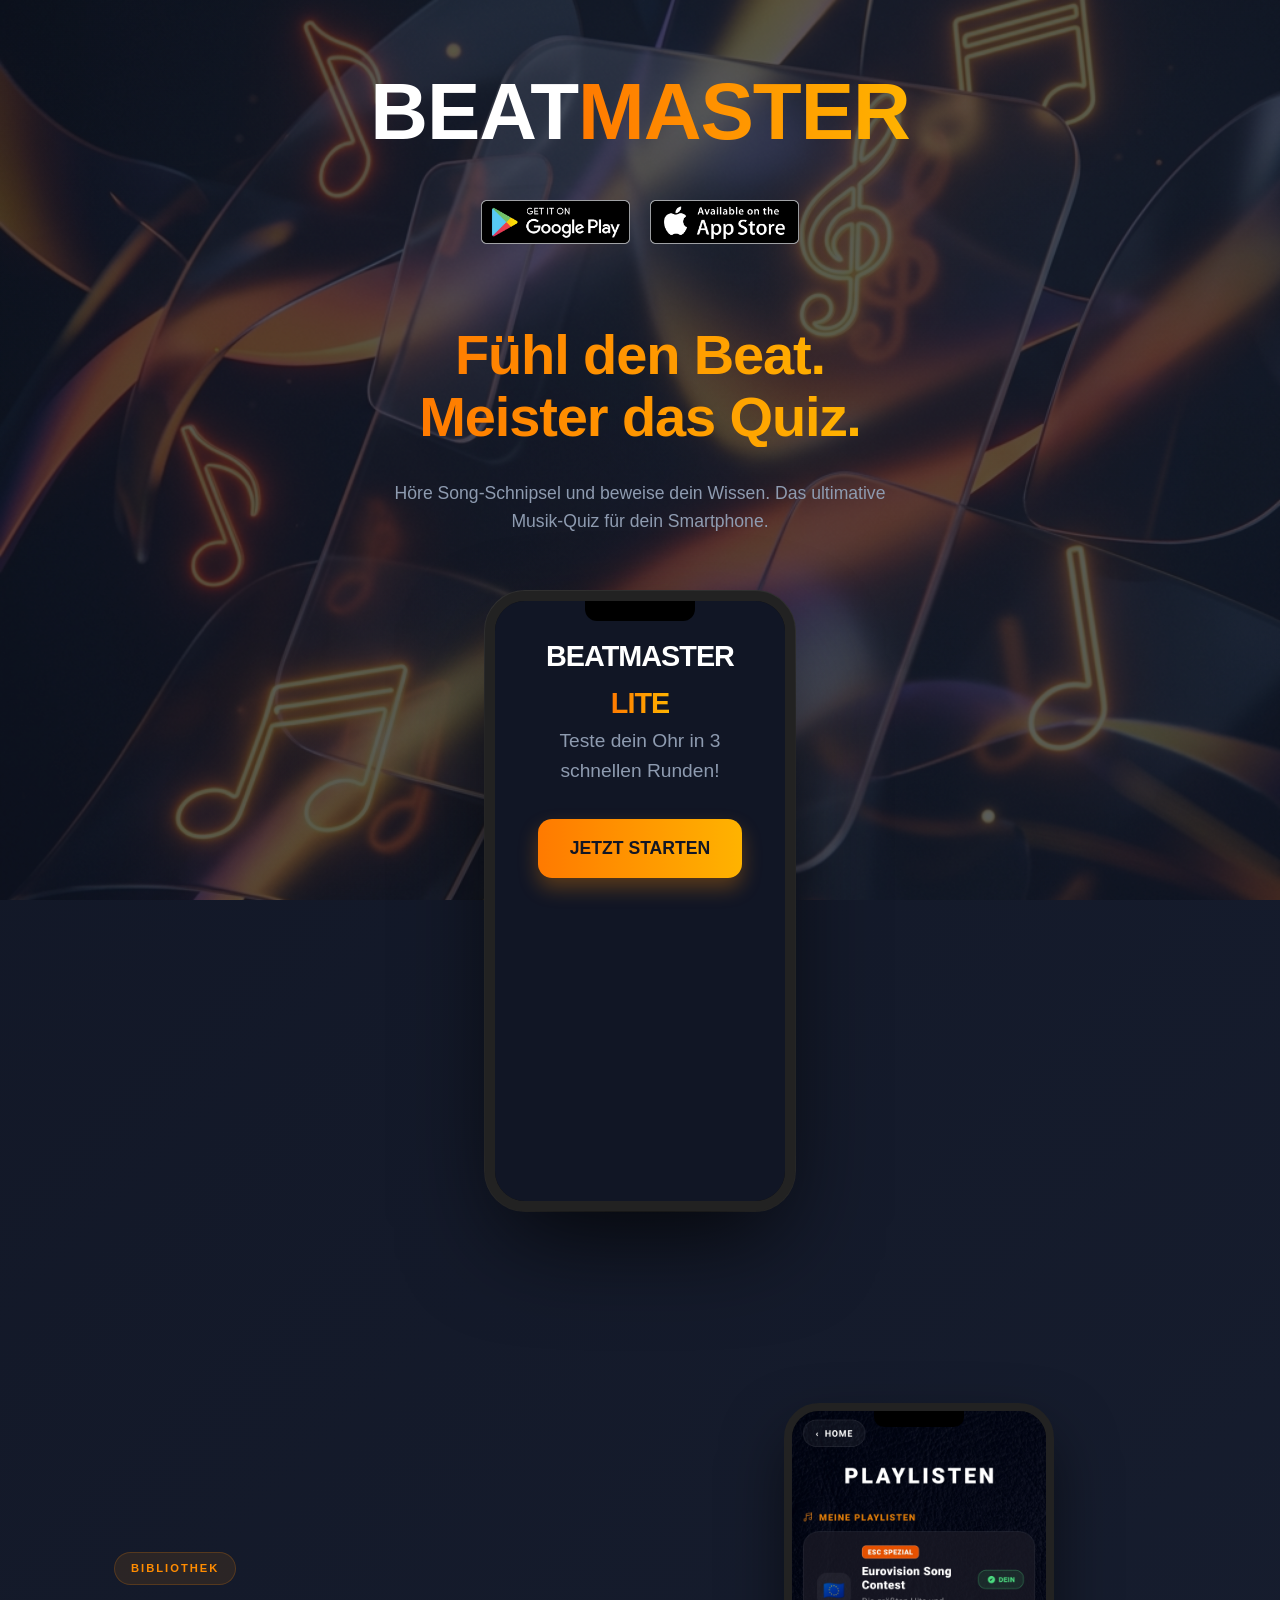
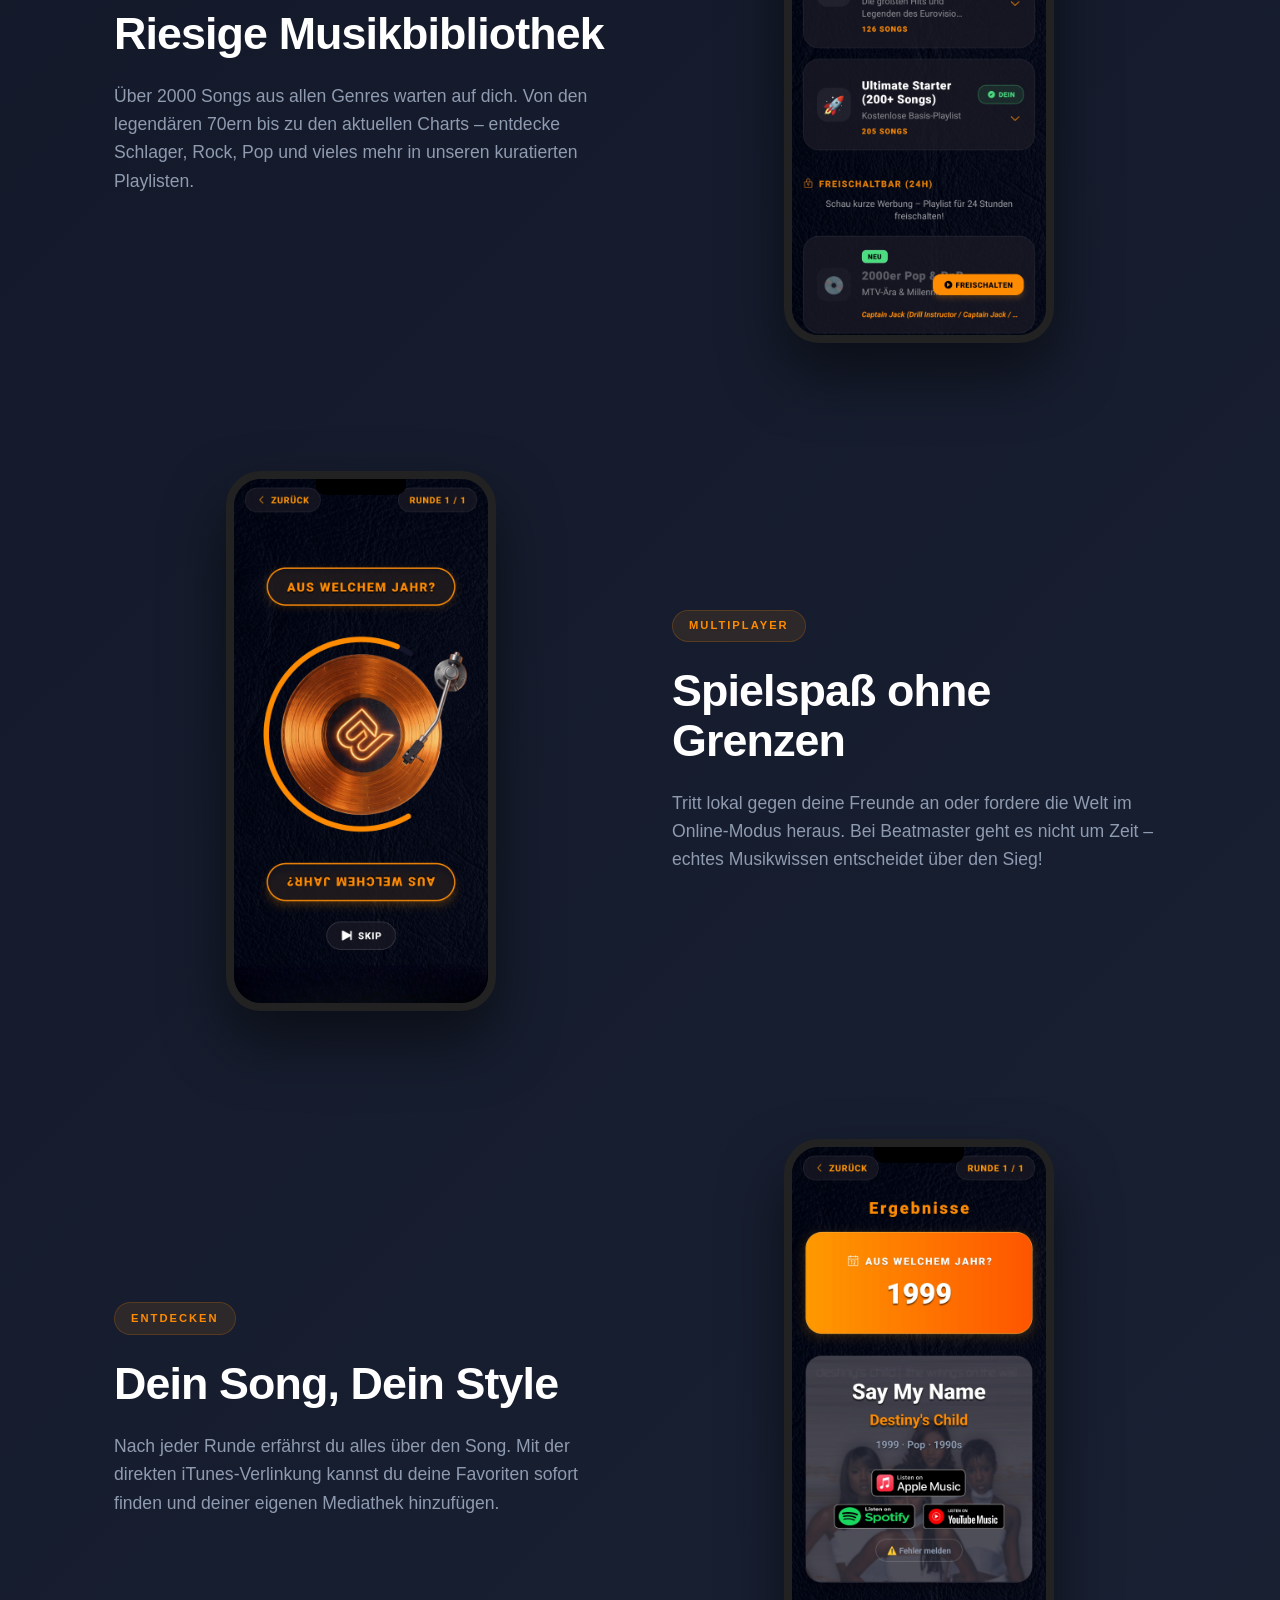
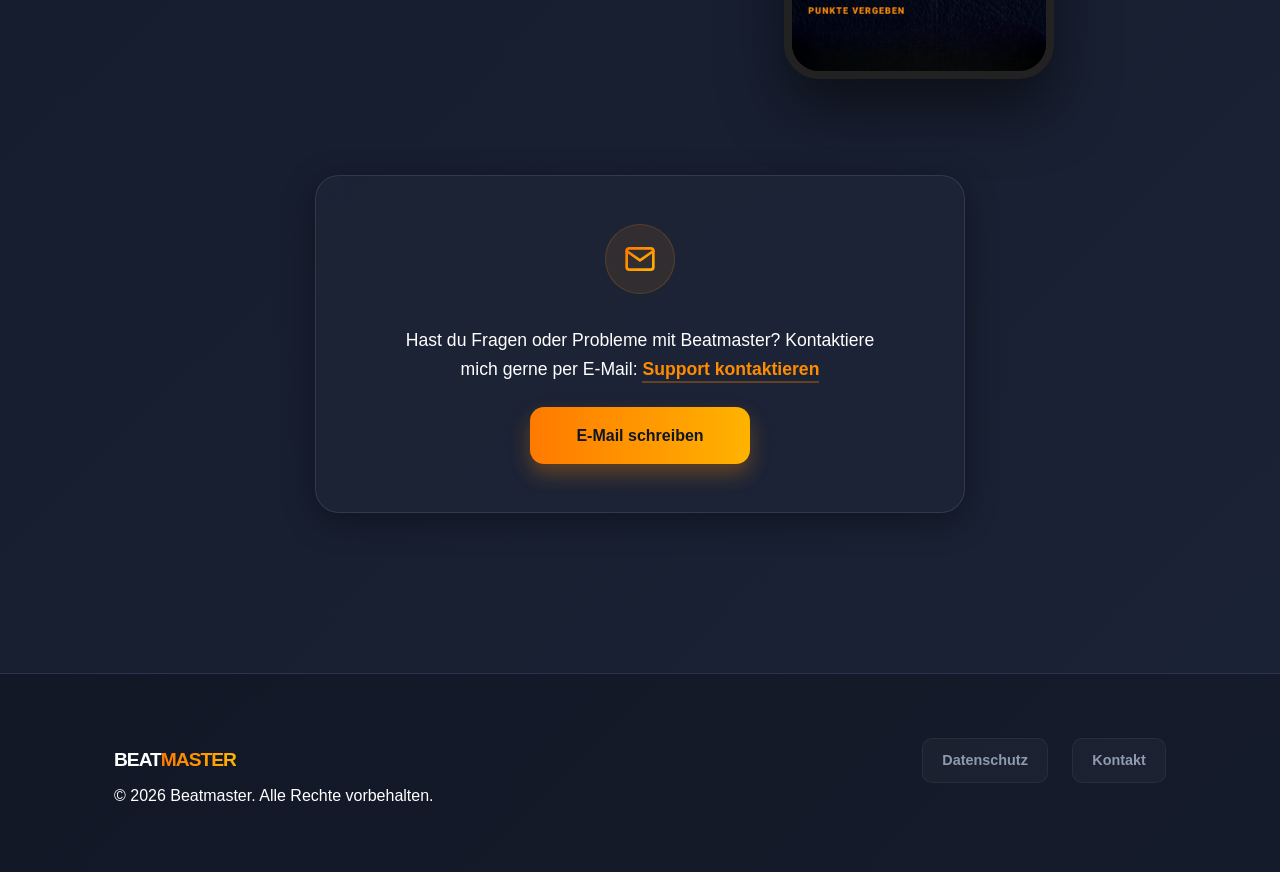
==== download/index.html @ 2aba6f10 "feat: add region-agnostic app download redirect page with Tinybird tracking" ====
<!DOCTYPE html>
<html lang="en">
<head>
  <meta charset="UTF-8">
  <meta name="viewport" content="width=device-width, initial-scale=1.0">
  <title>Beatmaster - Redirecting...</title>
  
  <!-- Modern Premium Typography -->
  <link rel="preconnect" href="https://fonts.googleapis.com">
  <link rel="preconnect" href="https://fonts.gstatic.com" crossorigin>
  <link href="https://fonts.googleapis.com/css2?family=Outfit:wght@300;400;600&display=swap" rel="stylesheet">

  <style>
    :root {
      --bg-color: #0b0b0f;
      --accent-primary: #8a2be2;
      --accent-secondary: #00f2fe;
      --text-color: #ffffff;
      --text-secondary: #8f8f9e;
    }

    * {
      box-sizing: border-box;
      margin: 0;
      padding: 0;
    }

    body {
      background-color: var(--bg-color);
      color: var(--text-color);
      font-family: 'Outfit', -apple-system, BlinkMacSystemFont, "Segoe UI", Roboto, Helvetica, Arial, sans-serif;
      display: flex;
      flex-direction: column;
      align-items: center;
      justify-content: center;
      min-height: 100vh;
      overflow: hidden;
      text-align: center;
      padding: 20px;
    }

    /* Elegant glassmorphic card container */
    .container {
      position: relative;
      z-index: 2;
      max-width: 400px;
      padding: 40px 30px;
      border-radius: 24px;
      background: rgba(255, 255, 255, 0.02);
      border: 1px solid rgba(255, 255, 255, 0.05);
      backdrop-filter: blur(10px);
      box-shadow: 0 20px 50px rgba(0, 0, 0, 0.5);
      animation: fadeIn 0.8s ease-out;
    }

    /* Background glow accents */
    .bg-glow {
      position: absolute;
      width: 300px;
      height: 300px;
      border-radius: 50%;
      background: radial-gradient(circle, rgba(138, 43, 226, 0.15) 0%, rgba(0, 242, 254, 0.05) 50%, transparent 100%);
      filter: blur(50px);
      z-index: 1;
      pointer-events: none;
      animation: floatGlow 10s ease-in-out infinite alternate;
    }

    h1 {
      font-size: 24px;
      font-weight: 600;
      margin-bottom: 8px;
      letter-spacing: -0.5px;
      background: linear-gradient(135deg, #ffffff 30%, var(--text-secondary) 100%);
      -webkit-background-clip: text;
      -webkit-text-fill-color: transparent;
    }

    p {
      color: var(--text-secondary);
      font-size: 15px;
      font-weight: 300;
      margin-bottom: 30px;
      line-height: 1.5;
    }

    /* Premium Neon Spinner */
    .spinner-container {
      position: relative;
      width: 70px;
      height: 70px;
      margin: 0 auto;
    }

    .spinner {
      width: 100%;
      height: 100%;
      border: 3px solid rgba(255, 255, 255, 0.03);
      border-radius: 50%;
      border-top-color: var(--accent-primary);
      border-right-color: var(--accent-secondary);
      animation: spin 1s cubic-bezier(0.68, -0.55, 0.27, 1.55) infinite;
    }

    .spinner-glow {
      position: absolute;
      top: 0;
      left: 0;
      width: 100%;
      height: 100%;
      border-radius: 50%;
      box-shadow: 0 0 15px rgba(138, 43, 226, 0.4);
      animation: pulse 2s ease-in-out infinite;
      pointer-events: none;
    }

    /* User Action Link in case redirection fails/is slow */
    .manual-link {
      display: inline-block;
      margin-top: 30px;
      font-size: 13px;
      color: var(--text-secondary);
      text-decoration: none;
      border-bottom: 1px dashed rgba(255, 255, 255, 0.2);
      transition: all 0.3s ease;
      opacity: 0.7;
    }

    .manual-link:hover {
      color: var(--accent-secondary);
      border-bottom-color: var(--accent-secondary);
      opacity: 1;
    }

    /* Animations */
    @keyframes spin {
      to { transform: rotate(360deg); }
    }

    @keyframes pulse {
      0%, 100% { transform: scale(1); opacity: 0.2; }
      50% { transform: scale(1.05); opacity: 0.6; }
    }

    @keyframes fadeIn {
      from { opacity: 0; transform: translateY(15px); }
      to { opacity: 1; transform: translateY(0); }
    }

    @keyframes floatGlow {
      0% { transform: translate(-20px, -20px) scale(1); }
      100% { transform: translate(20px, 20px) scale(1.2); }
    }
  </style>
</head>
<body>
  
  <div class="bg-glow"></div>
  
  <div class="container">
    <h1>Opening Beatmaster</h1>
    <p>Finding the right store for your device...</p>
    
    <div class="spinner-container">
      <div class="spinner"></div>
      <div class="spinner-glow"></div>
    </div>

    <a id="fallback-link" href="#" class="manual-link">Click here if you are not redirected automatically</a>
  </div>

  <script>
    (function() {
      // Configuration Links
      const IOS_URL = "https://apps.apple.com/app/beatmaster-music-quiz-game/id6769146005";
      const ANDROID_URL = "https://play.google.com/store/apps/details?id=com.pointe.beatmaster";
      const FALLBACK_URL = "https://andreaspointecker-source.github.io/";

      // Tinybird Configuration
      const TINYBIRD_URL = "https://api.eu-central-1.aws.tinybird.co/v0/events?name=qr_scans";
      const TINYBIRD_TOKEN = "p.eyJ1IjogImM5NGJkZWQ0LTdhNTktNDU2Yy1hODk2LTRlZmMxMTFlZmM1MyIsICJpZCI6ICJkYjRjMTdiNS05OTUzLTQyZmEtYTZjNy0yODE4YzBmNjFjODciLCAiaG9zdCI6ICJhd3MtZXUtY2VudHJhbC0xIn0.x-0KLZAJvxBU3ZwZW-hPsqn_dSh2XBF2HzguFGh5XM4";

      // Detect OS Type
      let osType = "desktop";
      const userAgent = navigator.userAgent || navigator.vendor || window.opera;

      if (/android/i.test(userAgent)) {
        osType = "android";
      } else if (/iPad|iPhone|iPod/.test(userAgent) || (navigator.platform === 'MacIntel' && navigator.maxTouchPoints > 1)) {
        osType = "ios";
      }

      // Determine Redirect Target
      let redirectUrl = FALLBACK_URL;
      if (osType === "ios") {
        redirectUrl = IOS_URL;
      } else if (osType === "android") {
        redirectUrl = ANDROID_URL;
      }

      // Update manual fallback link visual target
      const manualLink = document.getElementById("fallback-link");
      manualLink.href = redirectUrl;

      const payload = {
        timestamp: new Date().toISOString().replace('T', ' ').substring(0, 19),
        platform: osType
      };

      // Control Redirect Execution
      let redirected = false;
      const triggerRedirect = () => {
        if (!redirected) {
          redirected = true;
          window.location.href = redirectUrl;
        }
      };

      // Safely perform event post and redirect
      if (TINYBIRD_TOKEN && TINYBIRD_TOKEN !== "DEIN_TINYBIRD_TOKEN") {
        fetch(TINYBIRD_URL, {
          method: "POST",
          mode: "cors",
          keepalive: true,
          headers: {
            "Authorization": `Bearer ${TINYBIRD_TOKEN}`,
            "Content-Type": "application/json"
          },
          body: JSON.stringify(payload)
        })
        .then(() => {
          // Immediately redirect on success
          triggerRedirect();
        })
        .catch((err) => {
          console.error("Tracking error:", err);
          // Still redirect on failure
          triggerRedirect();
        });
      } else {
        console.warn("Tinybird Token not set. Redirecting directly.");
      }

      // Guarantee redirect happens after 250ms fallback window
      setTimeout(triggerRedirect, 250);

    })();
  </script>
</body>
</html>
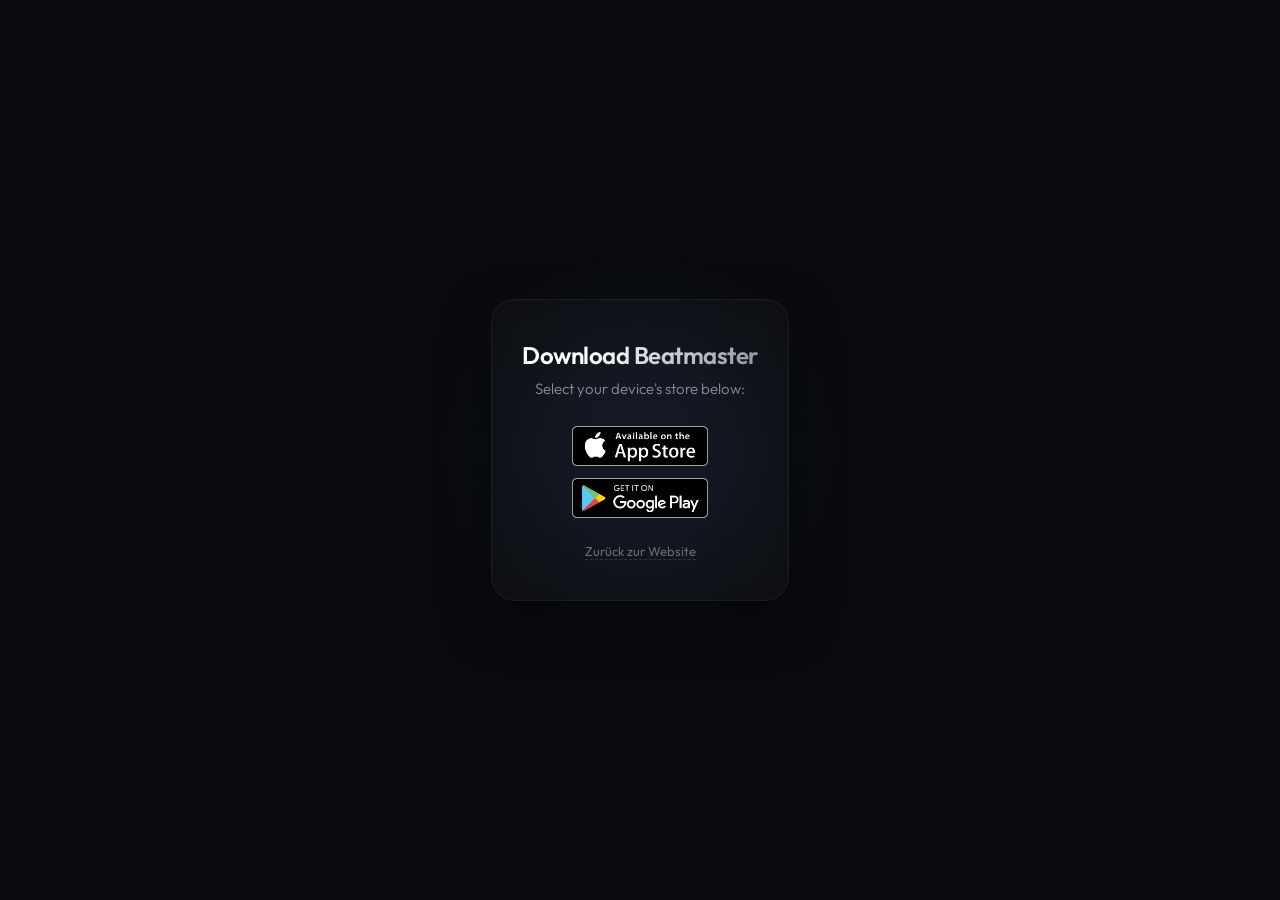
==== commit 40f7cd67: "fix: ensure synchronous redirection to prevent browser blocking and add manual store badges" ====
--- a/download/index.html
+++ b/download/index.html
@@ -1,5 +1,5 @@
 <!DOCTYPE html>
-<html lang="en">
+<html lang="de">
 <head>
   <meta charset="UTF-8">
   <meta name="viewport" content="width=device-width, initial-scale=1.0">
@@ -80,7 +80,7 @@
       color: var(--text-secondary);
       font-size: 15px;
       font-weight: 300;
-      margin-bottom: 30px;
+      margin-bottom: 25px;
       line-height: 1.5;
     }
 
@@ -89,7 +89,7 @@
       position: relative;
       width: 70px;
       height: 70px;
-      margin: 0 auto;
+      margin: 0 auto 25px auto;
     }
 
     .spinner {
@@ -114,10 +114,34 @@
       pointer-events: none;
     }
 
+    /* Store Badge Buttons */
+    .store-buttons {
+      display: flex;
+      flex-direction: column;
+      gap: 12px;
+      margin-top: 10px;
+      align-items: center;
+    }
+
+    .store-badge-link {
+      display: inline-block;
+      transition: transform 0.2s ease, filter 0.2s ease;
+    }
+
+    .store-badge-link:hover {
+      transform: scale(1.04);
+      filter: brightness(1.15);
+    }
+
+    .store-badge-img {
+      height: 40px;
+      display: block;
+    }
+
     /* User Action Link in case redirection fails/is slow */
     .manual-link {
       display: inline-block;
-      margin-top: 30px;
+      margin-top: 25px;
       font-size: 13px;
       color: var(--text-secondary);
       text-decoration: none;
@@ -158,15 +182,24 @@
   <div class="bg-glow"></div>
   
   <div class="container">
-    <h1>Opening Beatmaster</h1>
-    <p>Finding the right store for your device...</p>
+    <h1 id="status-title">Opening Beatmaster</h1>
+    <p id="status-text">Finding the right store for your device...</p>
     
-    <div class="spinner-container">
+    <div class="spinner-container" id="loading-spinner">
       <div class="spinner"></div>
       <div class="spinner-glow"></div>
     </div>
 
-    <a id="fallback-link" href="#" class="manual-link">Click here if you are not redirected automatically</a>
+    <div class="store-buttons">
+      <a href="https://apps.apple.com/app/beatmaster-music-quiz-game/id6769146005" class="store-badge-link">
+        <img src="../assets/images/App-Store-Badge.png" alt="Download on the App Store" class="store-badge-img">
+      </a>
+      <a href="https://play.google.com/store/apps/details?id=com.pointe.beatmaster" class="store-badge-link">
+        <img src="../assets/images/Google-Play-Badge.png" alt="Get it on Google Play" class="store-badge-img">
+      </a>
+    </div>
+
+    <a id="fallback-link" href="https://andreaspointecker-source.github.io/" class="manual-link">Zurück zur Website</a>
   </div>
 
   <script>
@@ -176,17 +209,13 @@
       const ANDROID_URL = "https://play.google.com/store/apps/details?id=com.pointe.beatmaster";
       const FALLBACK_URL = "https://andreaspointecker-source.github.io/";
 
-      // Tinybird Configuration
-      const TINYBIRD_URL = "https://api.eu-central-1.aws.tinybird.co/v0/events?name=qr_scans";
-      const TINYBIRD_TOKEN = "p.eyJ1IjogImM5NGJkZWQ0LTdhNTktNDU2Yy1hODk2LTRlZmMxMTFlZmM1MyIsICJpZCI6ICJkYjRjMTdiNS05OTUzLTQyZmEtYTZjNy0yODE4YzBmNjFjODciLCAiaG9zdCI6ICJhd3MtZXUtY2VudHJhbC0xIn0.x-0KLZAJvxBU3ZwZW-hPsqn_dSh2XBF2HzguFGh5XM4";
-
       // Detect OS Type
       let osType = "desktop";
-      const userAgent = navigator.userAgent || navigator.vendor || window.opera;
+      const userAgent = navigator.userAgent || navigator.vendor || window.opera || "";
 
       if (/android/i.test(userAgent)) {
         osType = "android";
-      } else if (/iPad|iPhone|iPod/.test(userAgent) || (navigator.platform === 'MacIntel' && navigator.maxTouchPoints > 1)) {
+      } else if (/iPad|iPhone|iPod/i.test(userAgent) || (navigator.platform === 'MacIntel' && navigator.maxTouchPoints > 1)) {
         osType = "ios";
       }
 
@@ -200,24 +229,39 @@
 
       // Update manual fallback link visual target
       const manualLink = document.getElementById("fallback-link");
-      manualLink.href = redirectUrl;
-
-      const payload = {
-        timestamp: new Date().toISOString().replace('T', ' ').substring(0, 19),
-        platform: osType
-      };
-
-      // Control Redirect Execution
-      let redirected = false;
-      const triggerRedirect = () => {
-        if (!redirected) {
-          redirected = true;
-          window.location.href = redirectUrl;
+      if (osType !== "desktop") {
+        manualLink.href = redirectUrl;
+        manualLink.textContent = "Click here if you are not redirected automatically";
+      }
+
+      // Update UI texts depending on OS
+      const statusTitle = document.getElementById("status-title");
+      const statusText = document.getElementById("status-text");
+      const loadingSpinner = document.getElementById("loading-spinner");
+
+      if (osType === "ios") {
+        statusText.textContent = "Redirecting you to the App Store...";
+      } else if (osType === "android") {
+        statusText.textContent = "Redirecting you to Google Play...";
+      } else {
+        statusTitle.textContent = "Download Beatmaster";
+        statusText.textContent = "Select your device's store below:";
+        if (loadingSpinner) {
+          loadingSpinner.style.display = "none";
         }
-      };
-
-      // Safely perform event post and redirect
+      }
+
+      // Tinybird Configuration
+      const TINYBIRD_URL = "https://api.eu-central-1.aws.tinybird.co/v0/events?name=qr_scans";
+      const TINYBIRD_TOKEN = "p.eyJ1IjogImM5NGJkZWQ0LTdhNTktNDU2Yy1hODk2LTRlZmMxMTFlZmM1MyIsICJpZCI6ICJkYjRjMTdiNS05OTUzLTQyZmEtYTZjNy0yODE4YzBmNjFjODciLCAiaG9zdCI6ICJhd3MtZXUtY2VudHJhbC0xIn0.x-0KLZAJvxBU3ZwZW-hPsqn_dSh2XBF2HzguFGh5XM4";
+
+      // Track scan in background (non-blocking)
       if (TINYBIRD_TOKEN && TINYBIRD_TOKEN !== "DEIN_TINYBIRD_TOKEN") {
+        const payload = {
+          timestamp: new Date().toISOString().replace('T', ' ').substring(0, 19),
+          platform: osType
+        };
+
         fetch(TINYBIRD_URL, {
           method: "POST",
           mode: "cors",
@@ -227,23 +271,16 @@
             "Content-Type": "application/json"
           },
           body: JSON.stringify(payload)
-        })
-        .then(() => {
-          // Immediately redirect on success
-          triggerRedirect();
-        })
-        .catch((err) => {
+        }).catch((err) => {
           console.error("Tracking error:", err);
-          // Still redirect on failure
-          triggerRedirect();
         });
-      } else {
-        console.warn("Tinybird Token not set. Redirecting directly.");
-      }
-
-      // Guarantee redirect happens after 250ms fallback window
-      setTimeout(triggerRedirect, 250);
-
+      }
+
+      // Redirect immediately and synchronously if we detected a mobile OS
+      // Using replace() prevents back-button loops
+      if (osType !== "desktop") {
+        window.location.replace(redirectUrl);
+      }
     })();
   </script>
 </body>
